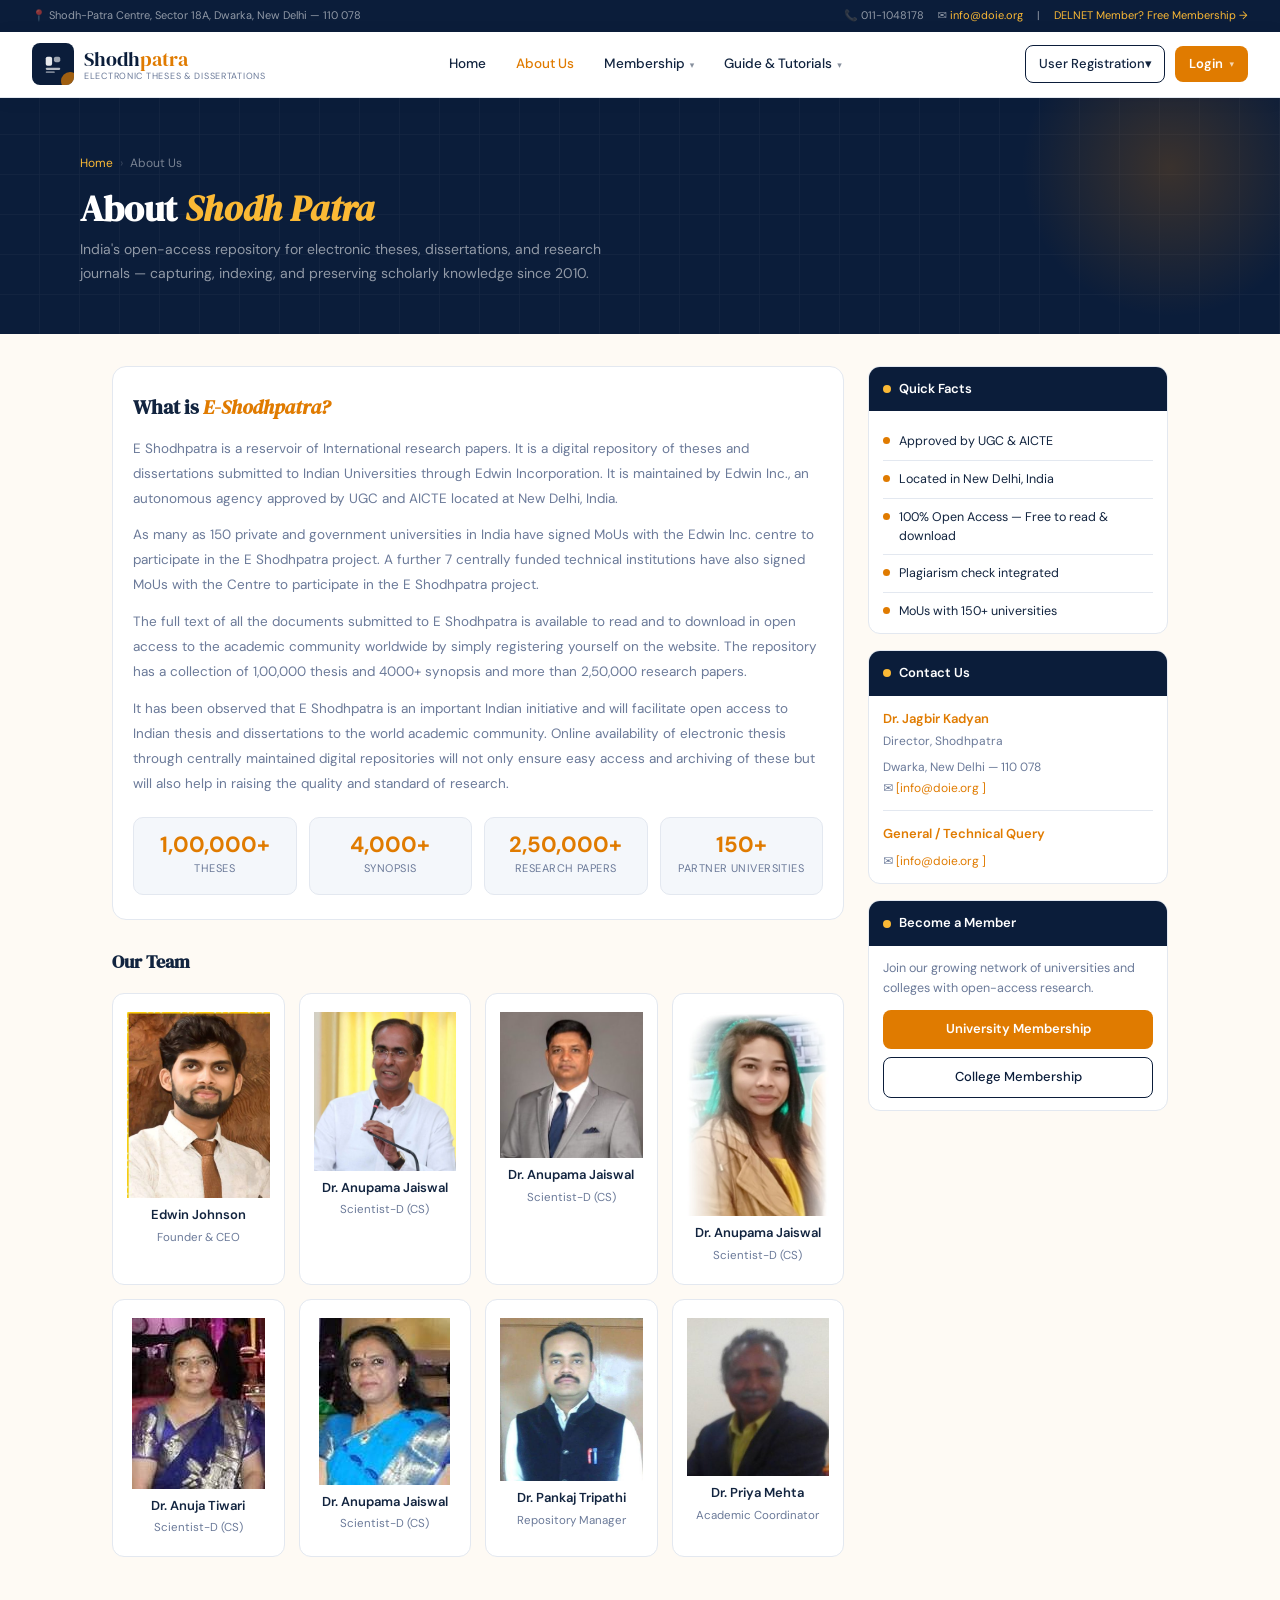
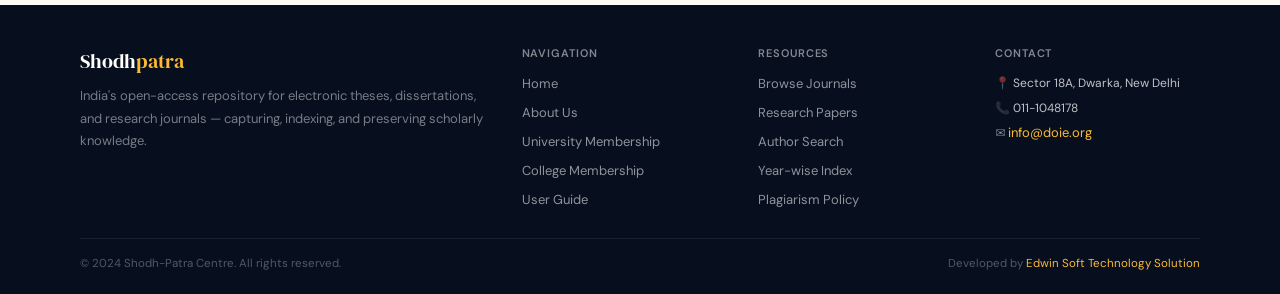
==== about.html @ a153954e "entire webpage UI have ready" ====
<!DOCTYPE html>
<html lang="en">
<head>
  <meta charset="UTF-8" />
  <meta name="viewport" content="width=device-width, initial-scale=1.0" />
  <title>About Us — E-Shodhpatra</title>
  <link
    href="https://fonts.googleapis.com/css2?family=DM+Serif+Display:ital@0;1&family=DM+Sans:opsz,wght@9..40,300;9..40,400;9..40,500;9..40,600&display=swap"
    rel="stylesheet"
  />
  <link rel="stylesheet" href="style.css" />
</head>
<body>

<!-- TOPBAR -->
<div class="topbar">
  <span class="topbar-address">📍 Shodh-Patra Centre, Sector 18A, Dwarka, New Delhi — 110 078</span>
  <div class="topbar-right">
    <span>📞 011-1048178</span>
    <span>✉ <a href="mailto:info@doie.org">info@doie.org</a></span>
    <span>|</span>
    <a href="#">DELNET Member? Free Membership →</a>
  </div>
</div>
<nav class="nav">
  <a href="index.html" class="nav-logo">
    <div class="nav-logo-mark">
      <svg width="20" height="20" viewBox="0 0 22 22" fill="none">
        <rect x="3"  y="3"  width="7"  height="10" rx="2" fill="white" opacity="0.9"/>
        <rect x="12" y="3"  width="7"  height="6"  rx="2" fill="white" opacity="0.6"/>
        <rect x="3"  y="15" width="16" height="2.5" rx="1.2" fill="white" opacity="0.7"/>
        <rect x="3"  y="19" width="10" height="2"  rx="1" fill="white" opacity="0.45"/>
      </svg>
    </div>
    <div class="nav-logo-text">
      <div class="main">Shodh<span>patra</span></div>
      <div class="sub">Electronic Theses &amp; Dissertations</div>
    </div>
  </a>
  <div class="nav-links">
    <a href="index.html">Home</a>
    <a href="about.html" class="active">About Us</a>
    <div class="nav-dropdown">
      <a href="#" class="nav-dropdown-toggle">Membership <span class="arrow">▾</span></a>
      <div class="nav-dropdown-menu">
        <a href="membership-university.html" class="nav-dropdown-item">
          <span class="dropdown-icon">🏛️</span>
          <span><strong>University Membership</strong><br><small>Apply for institutional access</small></span>
        </a>
        <a href="membership-college.html" class="nav-dropdown-item">
          <span class="dropdown-icon">🎓</span>
          <span><strong>College Membership</strong><br><small>Apply for college affiliation</small></span>
        </a>
      </div>
    </div>
    <div class="nav-dropdown">
      <a href="#" class="nav-dropdown-toggle">Guide &amp; Tutorials <span class="arrow">▾</span></a>
      <div class="nav-dropdown-menu">
        <a href="guide.html" class="nav-dropdown-item">
          <span class="dropdown-icon">📖</span>
          <span><strong>User Guide</strong><br><small>Role-based platform guides</small></span>
        </a>
        <!-- <a href="#" class="nav-dropdown-item">
          <span class="dropdown-icon">🎥</span>
          <span><strong>Video Tutorials</strong><br><small>Step-by-step walkthroughs</small></span>
        </a> -->
      </div>
    </div>
    <!-- <a href="#">Browse</a> -->
  </div>
  <div class="nav-actions">
    <div class="nav-dropdown">
      <a href="#" class="nav-action-toggle">User Registration <span class="arrow">▾</span></a>
      <div class="nav-dropdown-menu nav-dropdown-right">
        <a href="user-registration.html" class="nav-dropdown-item">
          <span class="dropdown-icon">👤</span>
          <span><strong>Shodhpatra User</strong><br><small>Author, Reader, Editor</small></span>
        </a>
        <a href="admin-registration.html" class="nav-dropdown-item">
          <span class="dropdown-icon">🛡️</span>
          <span><strong>Administrator</strong><br><small>Institutional admin access</small></span>
        </a>
      </div>
    </div>
    <div class="nav-dropdown">
      <a href="#" class="btn-solid" style="display:inline-flex;align-items:center;gap:6px;">Login <span class="arrow" style="color:rgba(255,255,255,0.7);font-size:9px">▾</span></a>
      <div class="nav-dropdown-menu nav-dropdown-right">
        <a href="login.html" class="nav-dropdown-item">
          <span class="dropdown-icon">👤</span>
          <span><strong>Shodhpatra User</strong><br><small>Author / Reader / Editor</small></span>
        </a>
        <a href="admin-login.html" class="nav-dropdown-item">
          <span class="dropdown-icon">🛡️</span>
          <span><strong>Administrator</strong><br><small>Institutional admin login</small></span>
        </a>
      </div>
    </div>
  </div>
  <button class="hamburger" id="hamburger" aria-label="Open menu" aria-expanded="false">
    <span></span><span></span><span></span>
  </button>
</nav>
<div class="mobile-menu" id="mobileMenu" role="navigation" aria-label="Mobile menu">
  <a href="index.html" class="mobile-nav-link">Home</a>
  <a href="about.html" class="mobile-nav-link active">About Us</a>
  <div class="mobile-nav-group">
    <div class="mobile-nav-group-label">Membership</div>
    <a href="membership-university.html" class="mobile-nav-link mobile-nav-sub">🏛️ University Membership</a>
    <a href="membership-college.html" class="mobile-nav-link mobile-nav-sub">🎓 College Membership</a>
  </div>
  <div class="mobile-nav-group">
    <div class="mobile-nav-group-label">Guide &amp; Tutorials</div>
    <a href="guide.html" class="mobile-nav-link mobile-nav-sub">📖 User Guide</a>
    <a href="#" class="mobile-nav-link mobile-nav-sub">🎥 Video Tutorials</a>
  </div>
  <a href="#" class="mobile-nav-link">Browse</a>
  <div class="mobile-menu-divider"></div>
  <div class="mobile-nav-group">
    <div class="mobile-nav-group-label">User Registration</div>
    <a href="user-registration.html" class="mobile-nav-link mobile-nav-sub">👤 Shodhpatra User</a>
    <a href="admin-registration.html" class="mobile-nav-link mobile-nav-sub">🛡️ Administrator</a>
  </div>
  <div class="mobile-nav-group">
    <div class="mobile-nav-group-label">Login</div>
    <a href="login.html" class="mobile-nav-link mobile-nav-sub">👤 Shodhpatra User</a>
    <a href="admin-login.html" class="mobile-nav-link mobile-nav-sub">🛡️ Administrator Login</a>
  </div>
</div>


<!-- ════════════════════════════════════
     PAGE HERO
════════════════════════════════════ -->
<section class="page-hero">
  <div class="page-hero-bg"></div>
  <div class="page-hero-glow"></div>
  <div class="page-hero-inner">
    <div class="page-breadcrumb">
      <a href="index.html">Home</a>
      <span class="page-breadcrumb-sep">›</span>
      <span>About Us</span>
    </div>
    <h1 class="page-hero-title">About <span>Shodh Patra</span></h1>
    <p class="page-hero-sub">India's open-access repository for electronic theses, dissertations, and research journals — capturing, indexing, and preserving scholarly knowledge since 2010.</p>
  </div>
</section>

<!-- ════════════════════════════════════
     ABOUT CONTENT
════════════════════════════════════ -->
<section class="content-page">
  <div class="content-wrap">
    <div class="about-page-grid">

      <!-- Main Content -->
      <div>
        <div class="about-prose-card">
          <h2>What is <span>E-Shodhpatra?</span></h2>
          <p>E Shodhpatra is a reservoir of International research papers. It is a digital repository of theses and dissertations submitted to Indian Universities through Edwin Incorporation. It is maintained by Edwin Inc., an autonomous agency approved by UGC and AICTE located at New Delhi, India.</p>
          <p>As many as 150 private and government universities in India have signed MoUs with the Edwin Inc. centre to participate in the E Shodhpatra project. A further 7 centrally funded technical institutions have also signed MoUs with the Centre to participate in the E Shodhpatra project.</p>
          <p>The full text of all the documents submitted to E Shodhpatra is available to read and to download in open access to the academic community worldwide by simply registering yourself on the website. The repository has a collection of 1,00,000 thesis and 4000+ synopsis and more than 2,50,000 research papers.</p>
          <p>It has been observed that E Shodhpatra is an important Indian initiative and will facilitate open access to Indian thesis and dissertations to the world academic community. Online availability of electronic thesis through centrally maintained digital repositories will not only ensure easy access and archiving of these but will also help in raising the quality and standard of research.</p>

          <div class="about-stats-row">
            <div class="about-stat-box">
              <div class="num">1,00,000+</div>
              <div class="lbl">Theses</div>
            </div>
            <div class="about-stat-box">
              <div class="num">4,000+</div>
              <div class="lbl">Synopsis</div>
            </div>
            <div class="about-stat-box">
              <div class="num">2,50,000+</div>
              <div class="lbl">Research Papers</div>
            </div>
            <div class="about-stat-box">
              <div class="num">150+</div>
              <div class="lbl">Partner Universities</div>
            </div>
          </div>
        </div>

        <!-- Our Team -->
        <!-- <div class="team-section">
          <h3>Our Team</h3>
          <div class="team-grid">
            <div class="team-card">
              <div class="team-avatar">👨‍💼</div>
              <div class="team-name">Edwin Johnson</div>
              <div class="team-role">Founder & CEO</div>
            </div>
            <div class="team-card">
              <div class="team-avatar">👨‍🔬</div>
              <div class="team-name">Dr. Yogendra Gowa</div>
              <div class="team-role">Scientist-D (CS)</div>
            </div>
            <div class="team-card">
              <div class="team-avatar">👩‍💻</div>
              <div class="team-name">Dr. Reena Sharma</div>
              <div class="team-role">Repository Manager</div>
            </div>
            <div class="team-card">
              <div class="team-avatar">👩‍🏫</div>
              <div class="team-name">Dr. Priya Mehta</div>
              <div class="team-role">Academic Coordinator</div>
            </div>
          </div>
        </div>
      </div> -->


<!-- Our Team -->
        <div class="team-section">
          <h3>Our Team</h3>

          <div class="team-grid">
            <div class="team-card">
              <!-- <div class="team-avatar">👨‍💼</div> -->
              <img src="src/Mr. Arjun Shukla.jpg" alt="Edwin Johnson">
              <div class="team-name">Edwin Johnson</div>
              <div class="team-role">Founder & CEO</div>
            </div>


            <div class="team-card">
              <!-- <div class="team-avatar">👨‍🔬</div> -->
              <img src="src/KAdyan.jpg" alt="Kadyan">
              <div class="team-name">Dr. Anupama Jaiswal</div>
              <div class="team-role">Scientist-D (CS)</div>
            </div>

            <div class="team-card">
              <!-- <div class="team-avatar">👨‍🔬</div> -->
              <img src="src/kartikeyan swami.jpg" alt="kartikeyan swami">
              <div class="team-name">Dr. Anupama Jaiswal</div>
              <div class="team-role">Scientist-D (CS)</div>
            </div>

            <div class="team-card">
              <!-- <div class="team-avatar">👨‍🔬</div> -->
              <img src="src/khusboo.jpg" alt="khusboo">
              <div class="team-name">Dr. Anupama Jaiswal</div>
              <div class="team-role">Scientist-D (CS)</div>
            </div>

            <div class="team-card">
              <!-- <div class="team-avatar">👨‍🔬</div> -->
              <img src="src/Dr. Anuja Tiwari.jpg" alt="Dr. Anuja Tiwari">
              <div class="team-name">Dr. Anuja Tiwari</div>
              <div class="team-role">Scientist-D (CS)</div>
            </div>

            <div class="team-card">
              <!-- <div class="team-avatar">👨‍🔬</div> -->
              <img src="src/Dr. Anupama Jaiswal.jpg" alt="Dr. Anupama Jaiswal">
              <div class="team-name">Dr. Anupama Jaiswal</div>
              <div class="team-role">Scientist-D (CS)</div>
            </div>


            <div class="team-card">
              <!-- <div class="team-avatar">👩‍💻</div> -->
               <img src="src/Dr. Pankaj Tripathi.jpg" alt="Dr. Pankaj Tripathi">
              <div class="team-name">Dr. Pankaj Tripathi</div>
              <div class="team-role">Repository Manager</div>
            </div>


            <div class="team-card">
              <!-- <div class="team-avatar">👩‍🏫</div> -->
               <img src="src/bl gautam gambhir.jpg" alt="bl gautam gambhir">
              <div class="team-name">Dr. Priya Mehta</div>
              <div class="team-role">Academic Coordinator</div>
            </div>


          </div>
        </div>
      </div>





      <!-- Sidebar -->
      <div class="sidebar">
        <div class="sidebar-card">
          <div class="sidebar-card-head"><span class="dot"></span> Quick Facts</div>
          <div class="sidebar-card-body">
            <div class="news-item">
              <div class="news-dot"></div>
              <div><div class="news-text">Approved by UGC &amp; AICTE</div></div>
            </div>
            <div class="news-item">
              <div class="news-dot"></div>
              <div><div class="news-text">Located in New Delhi, India</div></div>
            </div>
            <div class="news-item">
              <div class="news-dot"></div>
              <div><div class="news-text">100% Open Access — Free to read &amp; download</div></div>
            </div>
            <div class="news-item">
              <div class="news-dot"></div>
              <div><div class="news-text">Plagiarism check integrated</div></div>
            </div>
            <div class="news-item">
              <div class="news-dot"></div>
              <div><div class="news-text">MoUs with 150+ universities</div></div>
            </div>
          </div>
        </div>

        <div class="sidebar-card">
          <div class="sidebar-card-head"><span class="dot"></span> Contact Us</div>
          <div class="sidebar-card-body">
            <div class="contact-block">
              <div class="contact-name">Dr. Jagbir Kadyan</div>
              <div class="contact-role">Director, Shodhpatra</div>
              <div class="contact-info">
                Dwarka, New Delhi — 110 078<br>
                ✉ <a href="/cdn-cgi/l/email-protection#0b62656d644b6f64626e2564796c"><span class="__cf_email__" data-cfemail="51383f373e11353e38347f3e2336">[info@doie.org&#160;]</span></a>
              </div>
              <hr class="contact-divider" />
              <div class="contact-name">General / Technical Query</div>
              <div class="contact-info">
                ✉ <a href="/cdn-cgi/l/email-protection#bbd2d5ddd4fbdfd4d2de95d4c9dc"><span class="__cf_email__" data-cfemail="f891969e97b89c97919dd6978a9f">[info@doie.org&#160;]</span></a>
              </div>
            </div>
          </div>
        </div>

        <div class="sidebar-card">
          <div class="sidebar-card-head"><span class="dot"></span> Become a Member</div>
          <div class="sidebar-card-body">
            <p style="font-size:12.5px;color:var(--muted);margin-bottom:12px;line-height:1.6;">Join our growing network of universities and colleges with open-access research.</p>
            <a href="membership-university.html" class="btn-solid" style="display:block;text-align:center;margin-bottom:8px;">University Membership</a>
            <a href="membership-college.html" class="btn-outline" style="display:block;text-align:center;">College Membership</a>
          </div>
        </div>
      </div>

    </div>
  </div>
</section>

<!-- ════════════════════════════════════
     FOOTER
════════════════════════════════════ -->
<!-- <footer>
  <div class="footer-inner">
    <div class="footer-grid">
      <div class="footer-brand">
        <div class="logo-text">Shodh<span>patra</span></div>
        <p>India's open-access repository for electronic theses, dissertations, and research journals — capturing, indexing, and preserving scholarly knowledge.</p>
      </div>
      <div class="footer-col">
        <h4>Navigation</h4>
        <a href="index.html">Home</a>
        <a href="about.html">About Us</a>
        <a href="membership-university.html">University Membership</a>
        <a href="membership-college.html">College Membership</a>
        <a href="#">User Registration</a>
      </div>
      <div class="footer-col">
        <h4>Resources</h4>
        <a href="#">Browse Journals</a>
        <a href="#">Research Papers</a>
        <a href="#">Author Search</a>
        <a href="#">Year-wise Index</a>
        <a href="#">Plagiarism Policy</a>
      </div>
      <footer class="footer-col">
        <h4>Contact</h4>
        <div class="footer-contact-row">📍 <span>Sector 18A, Dwarka, New Delhi</span></div>
        <div class="footer-contact-row">📞 <span>011-1048178</span></div>
      </footer> -->



<footer>
  <div class="footer-inner">
    <div class="footer-grid">
      <div class="footer-brand">
        <div class="logo-text">Shodh<span>patra</span></div>
        <p>India's open-access repository for electronic theses, dissertations, and research journals — capturing, indexing, and preserving scholarly knowledge.</p>
      </div>
      <div class="footer-col">
        <h4>Navigation</h4>
        <a href="index.html">Home</a>
        <a href="about.html">About Us</a>
        <a href="membership-university.html">University Membership</a>
        <a href="membership-college.html">College Membership</a>
        <a href="guide.html">User Guide</a>
      </div>
      <div class="footer-col">
        <h4>Resources</h4>
        <a href="#">Browse Journals</a>
        <a href="#">Research Papers</a>
        <a href="#">Author Search</a>
        <a href="#">Year-wise Index</a>
        <a href="#">Plagiarism Policy</a>
      </div>
      <div class="footer-col">
        <h4>Contact</h4>
        <div class="footer-contact-row">📍 <span>Sector 18A, Dwarka, New Delhi</span></div>
        <div class="footer-contact-row">📞 <span>011-1048178</span></div>
        <div class="footer-contact-row">✉ <a href="mailto:info@doie.org">info@doie.org</a></div>
      </div>
    </div>
    <div class="footer-bottom">
      <span>© 2024 Shodh-Patra Centre. All rights reserved.</span>
      <span>Developed by <a href="#">Edwin Soft Technology Solution</a></span>
    </div>
  </div>
</footer>
<script src="script.js"></script>
</body>
</html>
---- style.css ----
/* ═══════════════════════════════════════════
   E-SHODHPATRA — style.css  (Mobile-First)
   ═══════════════════════════════════════════ */

*, *::before, *::after { box-sizing: border-box; margin: 0; padding: 0; }

:root {
  --navy:         #0B1D3A;
  --ink:          #12243F;
  --saffron:      #E07B00;
  --gold:         #FBB935;
  --cream:        #FEFAF4;
  --white:        #FFFFFF;
  --muted:        #6B7A99;
  --border:       #E3E8F0;
  --surface:      #F4F7FB;
  --font-display: 'DM Serif Display', Georgia, serif;
  --font-body:    'DM Sans', system-ui, sans-serif;
}

html { scroll-behavior: smooth; }

body {
  font-family: var(--font-body);
  background: var(--cream);
  color: var(--ink);
  font-size: 15px;
  line-height: 1.6;
  overflow-x: hidden;
}

img, svg { max-width: 100%; }

/* ─────────────────────────────────────
   TOPBAR
───────────────────────────────────── */
.topbar {
  background: var(--navy);
  padding: 8px 16px;
  font-size: 11px;
  color: rgba(255,255,255,0.55);
  text-align: center;
}
.topbar a { color: var(--gold); text-decoration: none; }
.topbar-address { display: block; }
.topbar-right   { display: none; }

/* ─────────────────────────────────────
   NAVBAR
───────────────────────────────────── */
.nav {
  background: var(--white);
  border-bottom: 1px solid var(--border);
  padding: 0 16px;
  display: flex;
  align-items: center;
  justify-content: space-between;
  position: sticky;
  top: 0;
  z-index: 200;
  box-shadow: 0 2px 16px rgba(11,29,58,0.07);
  min-height: 58px;
}

.nav-logo {
  display: flex;
  align-items: center;
  gap: 10px;
  text-decoration: none;
  padding: 10px 0;
}
.nav-logo-mark {
  width: 36px; height: 36px;
  background: var(--navy);
  border-radius: 8px;
  display: flex; align-items: center; justify-content: center;
  position: relative; overflow: hidden; flex-shrink: 0;
}
.nav-logo-mark::after {
  content: '';
  position: absolute; bottom: -5px; right: -5px;
  width: 18px; height: 18px;
  background: var(--saffron); border-radius: 50%; opacity: 0.7;
}
.nav-logo-mark svg { position: relative; z-index: 1; }

.nav-logo-text { line-height: 1.2; }
.nav-logo-text .main { font-family: var(--font-display); font-size: 18px; color: var(--navy); }
.nav-logo-text .main span { color: var(--saffron); }
.nav-logo-text .sub { font-size: 9px; color: var(--muted); text-transform: uppercase; letter-spacing: 0.08em; }

/* Desktop links — hidden mobile */
.nav-links  { display: none; }
.nav-actions { display: none; }

/* Hamburger */
.hamburger {
  display: flex; flex-direction: column; justify-content: center; gap: 5px;
  width: 40px; height: 40px;
  background: none; border: none; cursor: pointer; padding: 4px;
  border-radius: 8px; transition: background 0.15s;
}
.hamburger:hover { background: var(--surface); }
.hamburger span {
  display: block; width: 22px; height: 2px;
  background: var(--ink); border-radius: 2px; transition: all 0.3s;
}
.hamburger.open span:nth-child(1) { transform: translateY(7px) rotate(45deg); }
.hamburger.open span:nth-child(2) { opacity: 0; }
.hamburger.open span:nth-child(3) { transform: translateY(-7px) rotate(-45deg); }

/* Mobile drawer */
.mobile-menu {
  display: none;
  position: fixed; top: 58px; left: 0; right: 0;
  background: var(--white); border-bottom: 1px solid var(--border);
  box-shadow: 0 8px 32px rgba(11,29,58,0.12);
  z-index: 199; padding: 12px 16px 16px;
  flex-direction: column; gap: 2px;
}
.mobile-menu.open { display: flex; }

.mobile-nav-link {
  display: block; padding: 12px 14px; font-size: 15px; font-weight: 500;
  color: var(--ink); text-decoration: none; border-radius: 8px;
  transition: background 0.12s, color 0.12s;
}
.mobile-nav-link:hover,
.mobile-nav-link.active { background: var(--surface); color: var(--saffron); }

.mobile-menu-divider { height: 1px; background: var(--border); margin: 8px 0; }

.mobile-menu-actions { display: flex; flex-direction: column; gap: 8px; }

/* ─── Buttons ─── */
.btn-outline {
  display: inline-block; text-align: center;
  padding: 9px 18px; font-size: 13px; font-weight: 500; border-radius: 8px;
  border: 1.5px solid var(--navy); color: var(--navy); background: transparent;
  cursor: pointer; text-decoration: none; transition: all 0.15s;
}
.btn-outline:hover { background: var(--navy); color: var(--white); }
.btn-outline.full  { display: block; }

.btn-solid {
  display: inline-block; text-align: center;
  padding: 9px 20px; font-size: 13px; font-weight: 600; border-radius: 8px;
  border: none; background: var(--saffron); color: var(--white);
  cursor: pointer; text-decoration: none; transition: background 0.15s;
}
.btn-solid:hover { background: #c96c00; }
.btn-solid.full  { display: block; }

.btn-outline-white {
  display: inline-block; text-align: center;
  padding: 10px 18px; font-size: 13px; font-weight: 500; border-radius: 8px;
  border: 1.5px solid rgba(255,255,255,0.3); color: var(--white); background: transparent;
  cursor: pointer; text-decoration: none; transition: all 0.15s;
}
.btn-outline-white:hover { background: rgba(255,255,255,0.1); }

/* ─────────────────────────────────────
   HERO
───────────────────────────────────── */
.hero {
  background: var(--navy);
  position: relative; overflow: hidden;
  padding: 40px 16px 36px;
}
.hero-bg-pattern {
  position: absolute; inset: 0; pointer-events: none; opacity: 0.04;
  background-image:
    repeating-linear-gradient(0deg, transparent, transparent 39px, rgba(255,255,255,0.8) 39px, rgba(255,255,255,0.8) 40px),
    repeating-linear-gradient(90deg, transparent, transparent 39px, rgba(255,255,255,0.8) 39px, rgba(255,255,255,0.8) 40px);
}
.hero-glow  { position: absolute; top: -100px; right: -60px; width: 360px; height: 360px; background: radial-gradient(circle, rgba(224,123,0,0.25) 0%, transparent 70%); pointer-events: none; }
.hero-glow2 { position: absolute; bottom: -80px; left: 40px;  width: 260px; height: 260px; background: radial-gradient(circle, rgba(251,185,53,0.12) 0%, transparent 70%); pointer-events: none; }

.hero-inner {
  max-width: 1120px; margin: 0 auto;
  position: relative; z-index: 1;
  display: flex; flex-direction: column; gap: 28px;
}
.hero-left { flex: 1; }

.hero-badge {
  display: inline-flex; align-items: center; gap: 7px;
  background: rgba(251,185,53,0.15); border: 1px solid rgba(251,185,53,0.3);
  color: var(--gold); font-size: 10px; font-weight: 500; letter-spacing: 0.04em;
  padding: 5px 11px; border-radius: 20px; margin-bottom: 16px; text-transform: uppercase;
}
.hero-badge-dot {
  width: 6px; height: 6px; background: var(--gold); border-radius: 50%; flex-shrink: 0;
  animation: blink 1.8s ease-in-out infinite;
}
@keyframes blink { 0%,100%{opacity:1} 50%{opacity:0.3} }

.hero-title {
  font-family: var(--font-display); font-size: 30px; line-height: 1.15;
  color: var(--white); margin-bottom: 12px; letter-spacing: -0.3px;
}
.hero-title .accent { color: var(--gold); font-style: italic; }

.hero-subtitle {
  font-size: 13.5px; color: rgba(255,255,255,0.6); line-height: 1.75; margin-bottom: 24px;
}
.hero-stats { display: flex; gap: 20px; flex-wrap: wrap; }
.hero-stat-num { font-size: 20px; font-weight: 600; color: var(--white); line-height: 1; }
.hero-stat-lbl { font-size: 10px; color: rgba(255,255,255,0.45); margin-top: 3px; text-transform: uppercase; letter-spacing: 0.05em; }
.hero-stat-divider { width: 1px; background: rgba(255,255,255,0.12); align-self: stretch; }

.hero-right { width: 100%; }

/* ─────────────────────────────────────
   SEARCH CARD
───────────────────────────────────── */
.search-card {
  background: var(--white); border-radius: 14px;
  padding: 16px; box-shadow: 0 16px 48px rgba(0,0,0,0.22);
}
.search-card-title { font-size: 14px; font-weight: 600; color: var(--ink); margin-bottom: 3px; }
.search-card-sub   { font-size: 12px; color: var(--muted); margin-bottom: 12px; }

.search-row {
  display: flex; align-items: center;
  border: 1.5px solid var(--border); border-radius: 10px;
  overflow: hidden; transition: border-color 0.15s;
}
.search-row:focus-within { border-color: var(--saffron); }

.search-icon { padding: 0 10px; color: var(--muted); display: flex; align-items: center; flex-shrink: 0; }
.search-input {
  flex: 1; min-width: 0; border: none; outline: none;
  font-family: var(--font-body); font-size: 13.5px; padding: 11px 0;
  color: var(--ink); background: transparent;
}
.search-input::placeholder { color: #aab; }
.search-go {
  background: var(--saffron); color: var(--white); border: none;
  padding: 0 14px; font-size: 13px; font-weight: 600; cursor: pointer;
  height: 44px; transition: background 0.15s; white-space: nowrap; flex-shrink: 0;
}
.search-go:hover { background: #c96c00; }

.filter-chips { display: flex; gap: 6px; flex-wrap: wrap; margin-top: 11px; }
.chip {
  font-size: 11px; padding: 4px 10px; border-radius: 20px; cursor: pointer;
  border: 1px solid var(--border); background: var(--surface); color: var(--muted);
  transition: all 0.12s; font-weight: 500;
}
.chip:hover, .chip.on { background: #FFF0D6; border-color: var(--saffron); color: var(--saffron); }

.search-quick { margin-top: 11px; display: flex; gap: 7px; align-items: flex-start; flex-wrap: wrap; }
.quick-lbl { font-size: 11px; color: var(--muted); white-space: nowrap; padding-top: 2px; }
.quick-tags { display: flex; gap: 5px; flex-wrap: wrap; }
.quick-tag {
  font-size: 11px; padding: 3px 8px; border-radius: 5px;
  background: var(--surface); color: var(--muted); cursor: pointer;
  border: 1px solid var(--border); transition: all 0.12s;
}
.quick-tag:hover { color: var(--saffron); border-color: var(--saffron); }

/* ─────────────────────────────────────
   SECTION WRAPPER
───────────────────────────────────── */
.section-wrap { max-width: 1120px; margin: 0 auto; padding: 0 16px; }
.section-header {
  display: flex; justify-content: space-between; align-items: baseline;
  margin-bottom: 14px; flex-wrap: wrap; gap: 6px;
}
.section-heading { font-family: var(--font-display); font-size: 20px; color: var(--ink); }
.section-link { font-size: 13px; color: var(--saffron); text-decoration: none; font-weight: 500; }
.section-link:hover { text-decoration: underline; }

/* ─────────────────────────────────────
   CATEGORIES
───────────────────────────────────── */
.cats-section { padding: 32px 0 0; }
.cat-grid { display: grid; grid-template-columns: repeat(2, 1fr); gap: 10px; }
.cat-card {
  background: var(--white); border: 1px solid var(--border); border-radius: 12px;
  padding: 16px 12px; cursor: pointer; text-align: center;
  transition: transform 0.15s, box-shadow 0.15s, border-color 0.15s;
}
.cat-card:hover { transform: translateY(-2px); box-shadow: 0 6px 20px rgba(11,29,58,0.09); border-color: var(--saffron); }
.cat-icon  { font-size: 22px; margin-bottom: 8px; }
.cat-name  { font-size: 12.5px; font-weight: 600; color: var(--ink); margin-bottom: 2px; }
.cat-count { font-size: 11px; color: var(--muted); }

/* ─────────────────────────────────────
   MAIN LAYOUT
───────────────────────────────────── */
.main-section { padding: 28px 0; }
.main-layout  { display: grid; grid-template-columns: 1fr; gap: 20px; }

/* ─────────────────────────────────────
   TABLE CARD
───────────────────────────────────── */
.table-card { background: var(--white); border: 1px solid var(--border); border-radius: 12px; overflow: hidden; }

.table-card-header {
  padding: 14px; border-bottom: 1px solid var(--border);
  display: flex; flex-direction: column; gap: 10px;
}
.table-card-title { font-size: 14px; font-weight: 600; color: var(--ink); line-height: 1.4; }
.table-card-title span { color: var(--saffron); }

.table-controls { display: flex; gap: 8px; align-items: center; flex-wrap: wrap; }
.show-entries { display: flex; align-items: center; gap: 6px; font-size: 12px; color: var(--muted); }
.show-select {
  border: 1px solid var(--border); border-radius: 6px; padding: 4px 6px;
  font-size: 12px; color: var(--ink); background: var(--surface); outline: none; cursor: pointer;
}
.tbl-search {
  flex: 1; min-width: 120px; display: flex; align-items: center; gap: 6px;
  border: 1px solid var(--border); border-radius: 8px; padding: 6px 10px; background: var(--surface);
}
.tbl-search input {
  flex: 1; min-width: 0; border: none; outline: none;
  font-size: 12px; background: transparent; color: var(--ink);
}
.tbl-search input::placeholder { color: #bbb; }

/* ── Mobile card rows (shown on mobile, hidden on desktop) ── */
.table-mobile  { display: block; }
.table-desktop { display: none; }

.mobile-row { padding: 14px 14px; border-bottom: 1px solid var(--border); }
.mobile-row:last-child { border-bottom: none; }

.mobile-row-top {
  display: flex; gap: 10px; align-items: flex-start; margin-bottom: 8px;
}
.mobile-row-sr {
  font-size: 11px; font-weight: 700; color: var(--white);
  background: var(--navy); min-width: 24px; height: 24px;
  border-radius: 50%; display: flex; align-items: center; justify-content: center; flex-shrink: 0;
}
.mobile-row-title {
  flex: 1; font-size: 13px; font-weight: 500; color: var(--ink); line-height: 1.45;
}
.mobile-row-title a { color: var(--ink); text-decoration: none; }
.mobile-row-title a:hover { color: var(--saffron); }

.mobile-row-meta { display: flex; flex-wrap: wrap; gap: 6px; margin-bottom: 10px; padding-left: 34px; }
.mobile-journal-badge {
  font-size: 11px; background: #EEF2FF; color: #3730A3;
  padding: 2px 9px; border-radius: 10px; font-weight: 500;
}
.mobile-author { font-size: 11.5px; color: var(--muted); align-self: center; }

.mobile-row-footer { display: flex; justify-content: flex-end; padding-left: 34px; }

/* Desktop table */
table.desktop-table { width: 100%; border-collapse: collapse; }
thead th {
  background: var(--navy); color: rgba(255,255,255,0.85);
  font-size: 11.5px; font-weight: 600; text-transform: uppercase;
  letter-spacing: 0.04em; padding: 10px 12px; text-align: left; white-space: nowrap;
}
thead th:first-child { width: 44px; }
thead th .sort { font-size: 9px; opacity: 0.5; margin-left: 3px; }
tbody tr { border-bottom: 1px solid var(--border); transition: background 0.1s; }
tbody tr:last-child { border-bottom: none; }
tbody tr:hover { background: #FFFBF5; }
tbody td { padding: 11px 12px; font-size: 13px; color: var(--ink); vertical-align: top; }
tbody td.sr { color: var(--muted); font-weight: 500; text-align: center; }

.journal-name { font-weight: 500; font-size: 12px; color: var(--navy); line-height: 1.45; }
.paper-title  { line-height: 1.5; }
.paper-title a { color: var(--ink); text-decoration: none; transition: color 0.1s; }
.paper-title a:hover { color: var(--saffron); text-decoration: underline; }
.author-name  { font-size: 12.5px; color: var(--muted); }

.action-btn {
  display: inline-flex; align-items: center; gap: 4px;
  padding: 5px 11px; border-radius: 6px; font-size: 11.5px; font-weight: 500;
  border: 1px solid var(--saffron); color: var(--saffron); background: #FFF7EC;
  cursor: pointer; text-decoration: none; transition: all 0.12s; white-space: nowrap;
}
.action-btn:hover { background: var(--saffron); color: var(--white); }

/* ─────────────────────────────────────
   PAGINATION
───────────────────────────────────── */
.table-footer {
  padding: 12px 14px; border-top: 1px solid var(--border);
  display: flex; flex-direction: column; gap: 10px; align-items: center;
  background: var(--surface);
}
.showing-info { font-size: 12px; color: var(--muted); }
.pagination { display: flex; gap: 4px; align-items: center; flex-wrap: wrap; justify-content: center; }
.page-btn {
  min-width: 32px; height: 32px; border-radius: 7px; font-size: 12px; font-weight: 500;
  border: 1px solid var(--border); background: var(--white); color: var(--ink);
  cursor: pointer; display: flex; align-items: center; justify-content: center;
  padding: 0 6px; transition: all 0.12s;
}
.page-btn:hover { border-color: var(--saffron); color: var(--saffron); }
.page-btn.active { background: var(--saffron); border-color: var(--saffron); color: var(--white); }
.page-ellipsis { font-size: 13px; color: var(--muted); padding: 0 2px; }

/* ─────────────────────────────────────
   SIDEBAR
───────────────────────────────────── */
.sidebar { display: flex; flex-direction: column; gap: 16px; }
.sidebar-card { background: var(--white); border: 1px solid var(--border); border-radius: 12px; overflow: hidden; }
.sidebar-card-head {
  padding: 12px 14px; background: var(--navy); color: var(--white);
  font-size: 13px; font-weight: 600; display: flex; align-items: center; gap: 8px;
}
.sidebar-card-head .dot { width: 8px; height: 8px; background: var(--gold); border-radius: 50%; }
.sidebar-card-body { padding: 12px 14px; }

.news-item { padding: 9px 0; border-bottom: 1px solid var(--border); display: flex; gap: 9px; align-items: flex-start; }
.news-item:last-child { border-bottom: none; padding-bottom: 0; }
.news-dot { width: 7px; height: 7px; background: var(--saffron); border-radius: 50%; flex-shrink: 0; margin-top: 5px; }
.news-text { font-size: 12.5px; color: var(--ink); line-height: 1.5; }
.news-text a { color: var(--saffron); text-decoration: none; }
.news-text a:hover { text-decoration: underline; }
.news-date { font-size: 11px; color: var(--muted); margin-top: 2px; }

.growth-chart { padding: 4px 2; }
.growth-year-row { display: flex; align-items: center; gap: 8px; margin-bottom: 7px; }
.growth-year { font-size: 11px; color: var(--muted); width: 30px; flex-shrink: 0; }
.growth-bar-bg { flex: 1; height: 11px; background: var(--surface); border-radius: 6px; overflow: hidden; }
.growth-bar { height: 100%; border-radius: 6px; background: linear-gradient(90deg, var(--saffron), var(--gold)); }
.growth-val { font-size: 10.5px; color: var(--ink); font-weight: 500; width: 36px; text-align: right; flex-shrink: 0; }

.contact-block { font-size: 12.5px; color: var(--ink); line-height: 1.7; }
.contact-name  { font-weight: 600; color: var(--saffron); font-size: 13px; margin-bottom: 1px; }
.contact-role  { color: var(--muted); font-size: 12px; }
.contact-info  { margin-top: 6px; font-size: 12px; color: var(--muted); line-height: 1.7; }
.contact-info a { color: var(--saffron); text-decoration: none; }
.contact-divider { border: none; border-top: 1px solid var(--border); margin: 12px 0; }

/* ─────────────────────────────────────
   ABOUT STRIP
───────────────────────────────────── */
.about-strip { background: var(--navy); padding: 36px 16px; }
.about-inner { max-width: 1120px; margin: 0 auto; display: flex; flex-direction: column; gap: 24px; }
.about-text { flex: 1; }
.about-heading { font-family: var(--font-display); font-size: 22px; color: var(--white); margin-bottom: 10px; }
.about-heading span { color: var(--gold); font-style: italic; }
.about-desc { font-size: 13.5px; color: rgba(255,255,255,0.6); line-height: 1.8; }
.about-pills { display: flex; gap: 8px; margin-top: 14px; flex-wrap: wrap; }
.about-pill {
  font-size: 11px; padding: 4px 12px; border-radius: 20px;
  background: rgba(255,255,255,0.08); color: rgba(255,255,255,0.7); border: 1px solid rgba(255,255,255,0.12);
}
.about-cta-group { display: flex; flex-direction: column; gap: 10px; }

/* ─────────────────────────────────────
   FOOTER
───────────────────────────────────── */
footer { background: #070F1F; padding: 32px 16px 18px; }
.footer-inner { max-width: 1120px; margin: 0 auto; }
.footer-grid {
  display: grid; grid-template-columns: 1fr; gap: 24px;
  padding-bottom: 20px; border-bottom: 1px solid rgba(255,255,255,0.08);
}
.footer-brand .logo-text { font-family: var(--font-display); font-size: 20px; color: var(--white); }
.footer-brand .logo-text span { color: var(--gold); }
.footer-brand p { font-size: 13px; color: rgba(255,255,255,0.45); line-height: 1.75; margin-top: 8px; }

.footer-col h4 {
  font-size: 11px; font-weight: 600; color: rgba(255,255,255,0.5);
  text-transform: uppercase; letter-spacing: 0.08em; margin-bottom: 12px;
}
.footer-col a { display: block; font-size: 13px; color: rgba(255,255,255,0.55); text-decoration: none; margin-bottom: 8px; transition: color 0.12s; }
.footer-col a:hover { color: var(--gold); }

.footer-contact-row { font-size: 12px; color: rgba(255,255,255,0.5); margin-bottom: 5px; }
.footer-contact-row span { color: rgba(255,255,255,0.75); }
.footer-contact-row a { color: var(--gold); text-decoration: none; display: inline; margin-bottom: 0; }

.footer-bottom {
  display: flex; flex-direction: column; gap: 5px;
  padding-top: 16px; font-size: 11.5px; color: rgba(255,255,255,0.3); text-align: center;
}
.footer-bottom a { color: var(--gold); text-decoration: none; }

/* ─────────────────────────────────────
   BADGES
───────────────────────────────────── */
.badge { display: inline-block; font-size: 10px; font-weight: 600; padding: 2px 8px; border-radius: 10px; text-transform: uppercase; letter-spacing: 0.04em; }
.badge-thesis  { background: #EEF2FF; color: #3730A3; }
.badge-journal { background: #ECFDF5; color: #065F46; }
.badge-report  { background: #FFF7ED; color: #92400E; }

/* ─────────────────────────────────────
   NAV DROPDOWN
───────────────────────────────────── */
.nav-dropdown { position: relative; }
.nav-dropdown-toggle {
  display: inline-flex; align-items: center;
  padding: 8px 13px; font-size: 13.5px; font-weight: 500;
  color: var(--ink); text-decoration: none; border-radius: 8px;
  transition: background 0.15s, color 0.15s; cursor: pointer;
  white-space: nowrap;
}
.nav-dropdown-toggle:hover { background: var(--surface); color: var(--saffron); }
.nav-dropdown-menu {
  display: none; position: absolute; top: calc(100%); left: 0; /* fixed [top: calc(100 +8px]*/
  background: var(--white); border: 1px solid var(--border); border-radius: 12px;
  box-shadow: 0 12px 40px rgba(11,29,58,0.14); z-index: 300;
  min-width: 240px; padding: 6px; overflow: hidden;
  animation: dropFade 0.15s ease;
}
@keyframes dropFade { from{opacity:0;transform:translateY(-6px)} to{opacity:1;transform:translateY(0)} }
.nav-dropdown:hover .nav-dropdown-menu,
.nav-dropdown.open .nav-dropdown-menu { display: block; }
.nav-dropdown-item {
  display: flex; align-items: center; gap: 11px;
  padding: 10px 12px; border-radius: 8px; text-decoration: none;
  color: var(--ink); transition: background 0.12s; font-size: 13px;
}
.nav-dropdown-item:hover { background: var(--surface); }
.nav-dropdown-item strong { display: block; font-weight: 600; color: var(--ink); line-height: 1.3; }
.nav-dropdown-item small { font-size: 11px; color: var(--muted); }
.dropdown-icon { font-size: 18px; flex-shrink: 0; }

/* Mobile nav groups */
.mobile-nav-group { margin: 4px 0; }
.mobile-nav-group-label {
  font-size: 10.5px; font-weight: 700; text-transform: uppercase; letter-spacing: 0.07em;
  color: var(--muted); padding: 8px 14px 4px;
}
.mobile-nav-sub { padding-left: 24px !important; font-size: 14px; }

/* ─────────────────────────────────────
   PAGE HERO (for inner pages)
───────────────────────────────────── */
.page-hero {
  background: var(--navy); padding: 40px 16px 36px;
  position: relative; overflow: hidden;
}
.page-hero-bg {
  position: absolute; inset: 0; pointer-events: none; opacity: 0.04;
  background-image:
    repeating-linear-gradient(0deg, transparent, transparent 39px, rgba(255,255,255,0.8) 39px, rgba(255,255,255,0.8) 40px),
    repeating-linear-gradient(90deg, transparent, transparent 39px, rgba(255,255,255,0.8) 39px, rgba(255,255,255,0.8) 40px);
}
.page-hero-glow { position: absolute; top: -80px; right: -40px; width: 300px; height: 300px; background: radial-gradient(circle, rgba(224,123,0,0.22) 0%, transparent 70%); pointer-events: none; }
.page-hero-inner { max-width: 1120px; margin: 0 auto; position: relative; z-index: 1; }
.page-breadcrumb {
  display: flex; align-items: center; gap: 7px;
  font-size: 12px; color: rgba(255,255,255,0.45); margin-bottom: 14px;
}
.page-breadcrumb a { color: var(--gold); text-decoration: none; }
.page-breadcrumb a:hover { text-decoration: underline; }
.page-breadcrumb-sep { opacity: 0.4; }
.page-hero-title {
  font-family: var(--font-display); font-size: 28px; line-height: 1.2;
  color: var(--white); margin-bottom: 8px;
}
.page-hero-title span { color: var(--gold); font-style: italic; }
.page-hero-sub { font-size: 14px; color: rgba(255,255,255,0.55); max-width: 560px; line-height: 1.7; }

/* ─────────────────────────────────────
   CONTENT PAGE LAYOUT
───────────────────────────────────── */
.content-page { padding: 32px 0 48px; }
.content-wrap { max-width: 1120px; margin: 0 auto; padding: 0 16px; }

/* ─────────────────────────────────────
   ABOUT PAGE
───────────────────────────────────── */
.about-page-grid { display: grid; grid-template-columns: 1fr; gap: 24px; }
.about-prose-card {
  background: var(--white); border: 1px solid var(--border); border-radius: 14px;
  padding: 24px 20px;
}
.about-prose-card h2 { font-family: var(--font-display); font-size: 20px; color: var(--ink); margin-bottom: 14px; }
.about-prose-card h2 span { color: var(--saffron); font-style: italic; }
.about-prose-card p { font-size: 13.5px; color: var(--muted); line-height: 1.85; margin-bottom: 12px; }
.about-prose-card p:last-child { margin-bottom: 0; }

.about-stats-row { display: grid; grid-template-columns: repeat(2, 1fr); gap: 12px; margin-top: 20px; }
.about-stat-box {
  background: var(--surface); border-radius: 10px; padding: 16px 14px; text-align: center;
  border: 1px solid var(--border);
}
.about-stat-box .num { font-size: 22px; font-weight: 700; color: var(--saffron); line-height: 1; }
.about-stat-box .lbl { font-size: 11px; color: var(--muted); margin-top: 4px; text-transform: uppercase; letter-spacing: 0.04em; }

.team-section { margin-top: 28px; }
.team-section h3 { font-family: var(--font-display); font-size: 18px; color: var(--ink); margin-bottom: 16px; }
.team-grid { display: grid; grid-template-columns: repeat(2, 1fr); gap: 14px; }
.team-card {
  background: var(--white); border: 1px solid var(--border); border-radius: 12px;
  padding: 18px 14px; text-align: center; transition: transform 0.15s, box-shadow 0.15s;
}
.team-card:hover { transform: translateY(-2px); box-shadow: 0 8px 24px rgba(11,29,58,0.09); }
.team-avatar {
  width: 68px; height: 68px; border-radius: 50%; background: var(--surface);
  margin: 0 auto 10px; overflow: hidden; border: 3px solid var(--border);
  display: flex; align-items: center; justify-content: center;
  font-size: 26px;
}
.team-name { font-size: 13px; font-weight: 600; color: var(--ink); margin-bottom: 3px; }
.team-role { font-size: 11.5px; color: var(--muted); }

/* ─────────────────────────────────────
   MEMBERSHIP FORM PAGE
───────────────────────────────────── */
.membership-layout { display: grid; grid-template-columns: 1fr; gap: 24px; }
.membership-form-card {
  background: var(--white); border: 1px solid var(--border); border-radius: 14px;
  padding: 24px 20px;
}
.membership-form-card h2 {
  font-family: var(--font-display); font-size: 19px; color: var(--ink);
  margin-bottom: 4px;
}
.membership-form-card .form-subtitle { font-size: 13px; color: var(--muted); margin-bottom: 22px; line-height: 1.6; }
.form-notice {
  background: #FFF7ED; border: 1px solid #FDBA74; border-radius: 8px;
  padding: 10px 14px; font-size: 12px; color: #92400E; margin-bottom: 20px; line-height: 1.6;
}
.form-notice strong { color: #92400E; }

.form-group { margin-bottom: 18px; }
.form-label {
  display: block; font-size: 12.5px; font-weight: 600; color: var(--ink);
  margin-bottom: 6px;
}
.form-label .required { color: #E11D48; margin-left: 2px; }
.form-input, .form-textarea {
  width: 100%; padding: 10px 13px; border-radius: 8px;
  border: 1.5px solid var(--border); font-family: var(--font-body);
  font-size: 13.5px; color: var(--ink); background: var(--white);
  outline: none; transition: border-color 0.15s, box-shadow 0.15s;
}
.form-input::placeholder, .form-textarea::placeholder { color: #bcc; }
.form-input:focus, .form-textarea:focus {
  border-color: var(--saffron);
  box-shadow: 0 0 0 3px rgba(224,123,0,0.1);
}
.form-helper { font-size: 11px; color: var(--muted); margin-top: 4px; }
.form-textarea { resize: vertical; min-height: 90px; }

.form-submit {
  display: inline-flex; align-items: center; gap: 8px;
  padding: 11px 28px; border-radius: 8px; font-size: 14px; font-weight: 600;
  background: var(--saffron); color: var(--white); border: none;
  cursor: pointer; transition: background 0.15s; width: 100%;
  justify-content: center; margin-top: 6px;
}
.form-submit:hover { background: #c96c00; }

.membership-info-card {
  background: var(--white); border: 1px solid var(--border); border-radius: 14px;
  overflow: hidden;
}
.membership-info-head {
  background: var(--navy); padding: 16px 18px; color: var(--white);
  font-size: 13.5px; font-weight: 600; display: flex; align-items: center; gap: 8px;
}
.membership-info-head .dot { width: 8px; height: 8px; background: var(--gold); border-radius: 50%; }
.membership-info-body { padding: 16px 18px; }

.benefit-item { display: flex; gap: 11px; padding: 9px 0; border-bottom: 1px solid var(--border); align-items: flex-start; }
.benefit-item:last-child { border-bottom: none; padding-bottom: 0; }
.benefit-icon { font-size: 17px; flex-shrink: 0; margin-top: 1px; }
.benefit-text strong { display: block; font-size: 13px; font-weight: 600; color: var(--ink); margin-bottom: 2px; }
.benefit-text span { font-size: 11.5px; color: var(--muted); }

.other-membership-link {
  display: flex; align-items: center; justify-content: space-between;
  padding: 14px 18px; background: var(--surface); border-top: 1px solid var(--border);
  text-decoration: none; color: var(--ink); font-size: 13px; font-weight: 500;
  transition: background 0.12s;
}
.other-membership-link:hover { background: #FFF0D6; }
.other-membership-link span { color: var(--saffron); }

/* ═══════════════════════════════════════════
   TABLET — 580px+
═══════════════════════════════════════════ */
@media (min-width: 580px) {
  .topbar { display: flex; justify-content: space-between; padding: 7px 20px; text-align: left; }
  .topbar-address { display: inline; }
  .topbar-right { display: flex; gap: 14px; align-items: center; }

  .nav { padding: 0 20px; }

  .hero { padding: 48px 20px 44px; }
  .hero-title { font-size: 36px; }

  .section-wrap { padding: 0 20px; }
  .cats-section { padding: 40px 0 0; }
  .cat-grid { grid-template-columns: repeat(3, 1fr); }

  .main-section { padding: 32px 0; }

  .table-card-header { flex-direction: row; justify-content: space-between; align-items: center; }

  .table-footer { flex-direction: row; justify-content: space-between; align-items: center; }

  .about-strip { padding: 40px 20px; }

  footer { padding: 36px 20px 18px; }
  .footer-grid { grid-template-columns: 1fr 1fr; gap: 20px; }
  .footer-bottom { flex-direction: row; justify-content: space-between; text-align: left; }
}

/* ═══════════════════════════════════════════
   DESKTOP — 900px+
═══════════════════════════════════════════ */
@media (min-width: 900px) {
  .topbar { padding: 7px 32px; }

  /* Navbar */
  .nav { padding: 0 32px; min-height: 66px; }
  .hamburger { display: none; }
  .mobile-menu { display: none !important; }

  .nav-links {
    display: flex; align-items: center; gap: 4px;
  }
  .nav-links a {
    display: inline-block; padding: 8px 13px; font-size: 13.5px; font-weight: 500;
    color: var(--ink); text-decoration: none; border-radius: 8px;
    transition: background 0.15s, color 0.15s;
  }
  .nav-links a:hover  { background: var(--surface); color: var(--saffron); }
  .nav-links a.active { color: var(--saffron); }
  .nav-links a .arrow { font-size: 9px; margin-left: 2px; opacity: 0.5; }

  .nav-actions { display: flex; gap: 10px; align-items: center; }
  .nav-actions .btn-outline,
  .nav-actions .btn-solid { display: inline-block; padding: 8px 18px; }
  .nav-logo-text .main { font-size: 20px; }
  .nav-logo-mark { width: 42px; height: 42px; }

  /* Hero */
  .hero { padding: 64px 32px 56px; }
  .hero-inner { flex-direction: row; gap: 56px; align-items: center; }
  .hero-left  { flex: 1; }
  .hero-right { width: auto; flex: 0 0 420px; }
  .hero-title { font-size: 44px; }
  .hero-subtitle { max-width: 420px; }

  /* Section */
  .section-wrap { padding: 0 32px; }
  .cats-section { padding: 52px 0 0; }
  .cat-grid { grid-template-columns: repeat(5, 1fr); }

  /* Main 2-col layout */
  .main-section { padding: 44px 0; }
  .main-layout  { grid-template-columns: 1fr 275px; gap: 24px; }

  /* Table: hide mobile cards, show desktop table */
  .table-mobile  { display: none; }
  .table-desktop { display: table; width: 100%; border-collapse: collapse; }

  /* About */
  .about-strip { padding: 40px 32px; }
  .about-inner { flex-direction: row; gap: 48px; align-items: center; }
  .about-cta-group { flex-direction: row; flex-shrink: 0; }

  /* Footer */
  footer { padding: 40px 32px 20px; }
  .footer-grid { grid-template-columns: 2fr 1fr 1fr 1fr; gap: 32px; }
}

@media (min-width: 1200px) {
  .hero-right { flex: 0 0 460px; }
  .hero-title { font-size: 48px; }
}

/* ─── Inner page responsive ─── */
@media (min-width: 580px) {
  .page-hero { padding: 48px 20px 40px; }
  .page-hero-title { font-size: 32px; }
  .content-wrap { padding: 0 20px; }
  .about-stats-row { grid-template-columns: repeat(4, 1fr); }
  .team-grid { grid-template-columns: repeat(4, 1fr); }
}

@media (min-width: 900px) {
  .page-hero { padding: 56px 32px 48px; }
  .page-hero-title { font-size: 36px; }
  .content-wrap { padding: 0 32px; }
  .about-page-grid { grid-template-columns: 1fr 300px; }
  .membership-layout { grid-template-columns: 1fr 300px; }
}

/* ─────────────────────────────────────
   NAV ACTION DROPDOWN (right-aligned)
───────────────────────────────────── */
.nav-dropdown-right { left: auto; right: 0; }
.nav-action-toggle {
  display: inline-flex; align-items: center;
  padding: 8px 13px; font-size: 13px; font-weight: 500;
  color: var(--ink); text-decoration: none; border-radius: 8px;
  border: 1.5px solid var(--navy);
  transition: background 0.15s, color 0.15s; cursor: pointer;
  white-space: nowrap;
}
.nav-action-toggle:hover { background: var(--navy); color: var(--white); }

/* Make the Login toggle look like btn-solid but still a dropdown */
.nav-dropdown > .btn-solid.nav-dropdown-toggle,
.nav-dropdown > a.btn-solid {
  padding: 8px 14px; font-size: 13px; cursor: pointer;
  display: inline-flex; align-items: center; gap: 4px;
}

/* ─────────────────────────────────────
   GUIDE PAGE — Role Cards
───────────────────────────────────── */
.guide-grid { display: grid; grid-template-columns: 1fr; gap: 16px; }
.guide-role-card {
  background: var(--white); border: 1px solid var(--border); border-radius: 14px;
  overflow: hidden; transition: transform 0.15s, box-shadow 0.15s;
}
.guide-role-card:hover { transform: translateY(-2px); box-shadow: 0 8px 28px rgba(11,29,58,0.1); }
.guide-role-head {
  padding: 14px 18px; display: flex; align-items: center; gap: 12px;
  border-bottom: 1px solid var(--border);
}
.guide-role-icon { font-size: 24px; }
.guide-role-title { font-family: var(--font-display); font-size: 17px; color: var(--ink); }
.guide-role-sub   { font-size: 11.5px; color: var(--muted); margin-top: 2px; }
.guide-role-body  { padding: 14px 18px; }
.guide-step {
  display: flex; gap: 12px; align-items: flex-start;
  padding: 8px 0; border-bottom: 1px solid var(--border);
}
.guide-step:last-child { border-bottom: none; padding-bottom: 0; }
.guide-step-num {
  width: 24px; height: 24px; border-radius: 50%;
  background: var(--navy); color: var(--white);
  font-size: 11px; font-weight: 700; flex-shrink: 0;
  display: flex; align-items: center; justify-content: center;
}
.guide-step-text { font-size: 13.5px; color: var(--ink); line-height: 1.5; padding-top: 3px; }

/* ─────────────────────────────────────
   AUTH PAGES (Login / Registration)
───────────────────────────────────── */
.auth-section {
  min-height: calc(100vh - 220px);
  display: flex; align-items: center; justify-content: center;
  padding: 40px 16px;
  background: var(--cream);
}
.auth-card {
  background: var(--white); border: 1px solid var(--border); border-radius: 16px;
  width: 100%; max-width: 440px;
  box-shadow: 0 16px 48px rgba(11,29,58,0.1);
  overflow: hidden;
}
.auth-card-head {
  background: var(--navy); padding: 24px 28px;
  text-align: center;
}
.auth-avatar {
  width: 64px; height: 64px; border-radius: 50%;
  background: rgba(255,255,255,0.12); border: 2px solid rgba(255,255,255,0.2);
  margin: 0 auto 12px;
  display: flex; align-items: center; justify-content: center; font-size: 28px;
}
.auth-card-title { font-family: var(--font-display); font-size: 20px; color: var(--white); margin-bottom: 4px; }
.auth-card-sub   { font-size: 12.5px; color: rgba(255,255,255,0.5); }
.auth-card-body  { padding: 24px 28px; }
.auth-card-body .form-group { margin-bottom: 16px; }
.auth-card-footer {
  padding: 14px 28px; background: var(--surface);
  border-top: 1px solid var(--border); text-align: center;
  font-size: 12.5px; color: var(--muted);
}
.auth-card-footer a { color: var(--saffron); text-decoration: none; font-weight: 500; }
.auth-card-footer a:hover { text-decoration: underline; }

.form-select {
  width: 100%; padding: 10px 13px; border-radius: 8px;
  border: 1.5px solid var(--border); font-family: var(--font-body);
  font-size: 13.5px; color: var(--ink); background: var(--white);
  outline: none; cursor: pointer; transition: border-color 0.15s;
  appearance: auto;
}
.form-select:focus { border-color: var(--saffron); box-shadow: 0 0 0 3px rgba(224,123,0,0.1); }

.otp-row { display: flex; gap: 8px; }
.otp-row .form-input { flex: 1; }
.otp-send-btn {
  padding: 10px 14px; border-radius: 8px; font-size: 12.5px; font-weight: 600;
  background: var(--navy); color: var(--white); border: none; cursor: pointer;
  white-space: nowrap; transition: background 0.15s; flex-shrink: 0;
}
.otp-send-btn:hover { background: #1a3460; }
.otp-send-btn:disabled { background: #065F46; cursor: default; }

.auth-notice {
  background: #F0FDF4; border: 1px solid #86EFAC; border-radius: 8px;
  padding: 10px 14px; font-size: 12px; color: #166534; margin-top: 14px; line-height: 1.6;
}

/* ─── Guide page responsive ─── */
@media (min-width: 580px) {
  .guide-grid { grid-template-columns: repeat(2, 1fr); }
}










/* .whatsapp-icon {
  font-size: 22px;
  color: #25D366;
  margin-left: 12px;
  display: flex;
  align-items: center;
  transition: transform 0.2s ease;
}

.whatsapp-icon:hover {
  transform: scale(1.15);
} */





.whatsapp-icon {
  display: flex;
  align-items: center;
  margin-left: 14px;
  transition: transform 0.2s ease;
}

.whatsapp-icon:hover {
  transform: scale(1.15);
}
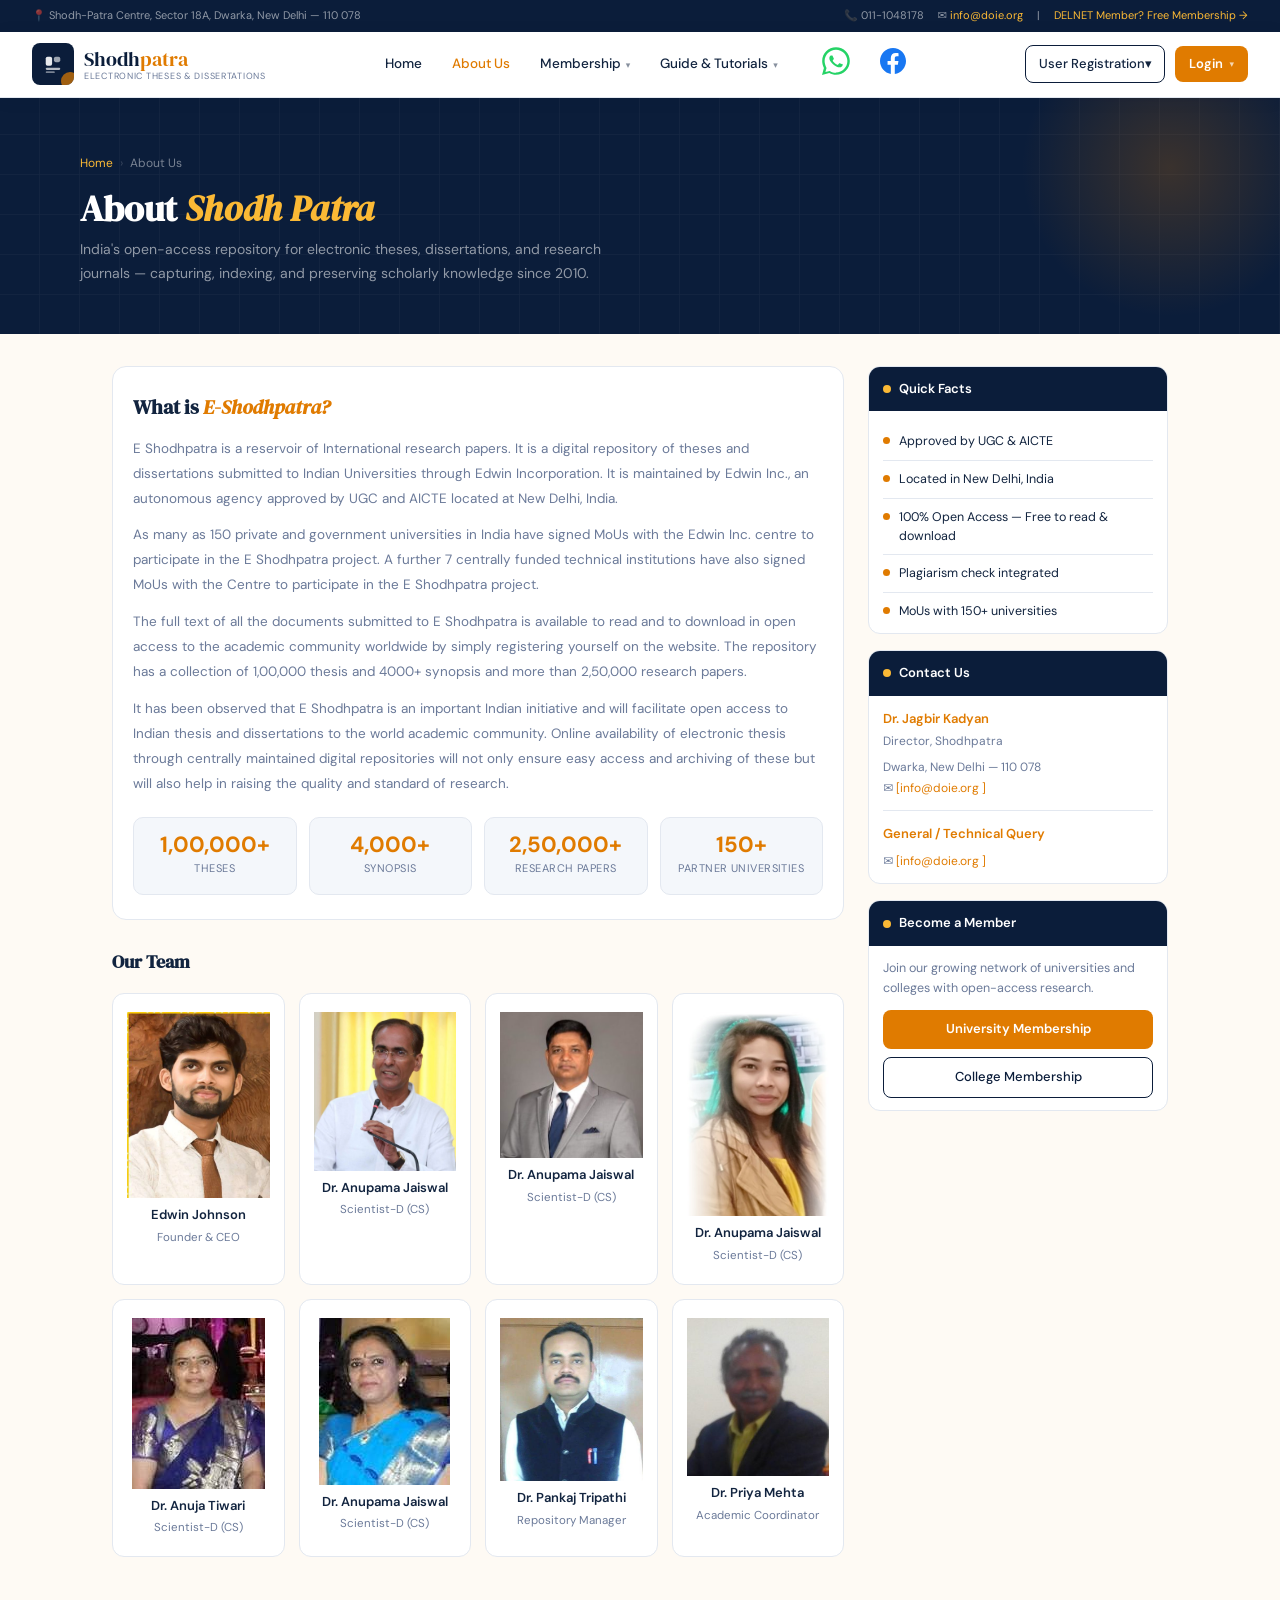
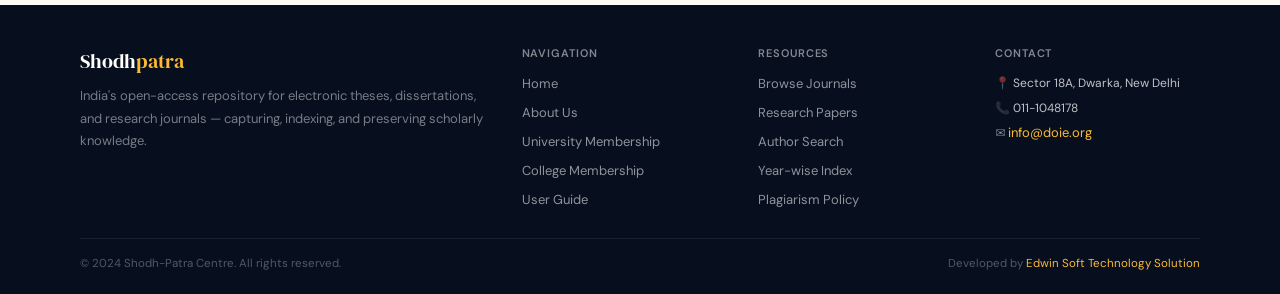
==== commit be997972: "Add social icons" ====
--- a/about.html
+++ b/about.html
@@ -9,6 +9,8 @@
     rel="stylesheet"
   />
   <link rel="stylesheet" href="style.css" />
+  <link rel="stylesheet"
+href="https://cdnjs.cloudflare.com/ajax/libs/font-awesome/6.5.0/css/all.min.css">
 </head>
 <body>
 
@@ -67,6 +69,49 @@
       </div>
     </div>
     <!-- <a href="#">Browse</a> -->
+
+
+<a href="https://wa.me/919XXXXXXXXX"
+   class="whatsapp-icon"
+   target="_blank"
+   aria-label="Chat on WhatsApp">
+
+  <svg xmlns="http://www.w3.org/2000/svg"
+       viewBox="0 0 32 32"
+       width="28"
+       height="28">
+
+    <path fill="#25D366"
+      d="M16 .4C7.2.4.2 7.3.2 16c0 2.8.7 5.5 2 7.9L0 32l8.3-2.2c2.3 1.3 5 2 7.7 2
+      8.8 0 15.8-7 15.8-15.8C31.8 7.3 24.8.4 16 .4zm0 29.1c-2.4 0-4.7-.6-6.7-1.8l-.5-.3-4.9
+      1.3 1.3-4.8-.3-.5C3.7 20.5 3 18.3 3 16 3 8.8 8.8 3 16 3s13 5.8 13 13-5.8 13-13
+      13zm7.1-9.6c-.4-.2-2.3-1.1-2.7-1.2-.4-.2-.6-.2-.9.2-.3.4-1 1.2-1.3 1.4-.2.2-.4.2-.8
+      0-.4-.2-1.6-.6-3-1.9-1.1-1-1.9-2.2-2.1-2.6-.2-.4 0-.6.2-.8.2-.2.4-.4.6-.6.2-.2.3-.4
+      .4-.6.1-.2 0-.4 0-.6-.1-.2-.9-2.2-1.3-3-.3-.7-.6-.6-.9-.6h-.8c-.2 0-.6.1-.9.4-.3.3-1.2
+      1.2-1.2 3s1.3 3.5 1.5 3.7c.2.2 2.6 4 6.4 5.6.9.4 1.6.6 2.2.7.9.1 1.7.1 2.3.1.7-.1
+      2.3-.9 2.6-1.8.3-.9.3-1.6.2-1.8-.1-.2-.4-.3-.8-.5z"/>
+
+  </svg>
+
+</a>
+
+
+<!-- Facebook -->
+<a href="https://facebook.com"
+   class="social-icon"
+   target="_blank"
+   aria-label="Facebook">
+
+  <svg viewBox="0 0 32 32" width="26" height="26">
+    <path fill="#1877F2"
+      d="M32 16C32 7.2 24.8 0 16 0S0 7.2 0 16c0 8 5.8 14.7 13.3 15.9V20.7h-4V16h4v-3.6
+      c0-4 2.4-6.2 6-6.2 1.7 0 3.5.3 3.5.3v3.8h-2c-2 0-2.6 1.2-2.6 2.5V16h4.5l-.7
+      4.7h-3.8V32C26.2 30.7 32 24 32 16z"/>
+  </svg>
+
+</a>
+
+
   </div>
   <div class="nav-actions">
     <div class="nav-dropdown">
@@ -111,9 +156,9 @@
   <div class="mobile-nav-group">
     <div class="mobile-nav-group-label">Guide &amp; Tutorials</div>
     <a href="guide.html" class="mobile-nav-link mobile-nav-sub">📖 User Guide</a>
-    <a href="#" class="mobile-nav-link mobile-nav-sub">🎥 Video Tutorials</a>
-  </div>
-  <a href="#" class="mobile-nav-link">Browse</a>
+    <!-- <a href="#" class="mobile-nav-link mobile-nav-sub">🎥 Video Tutorials</a> -->
+  </div>
+  <!-- <a href="#" class="mobile-nav-link">Browse</a> -->
   <div class="mobile-menu-divider"></div>
   <div class="mobile-nav-group">
     <div class="mobile-nav-group-label">User Registration</div>
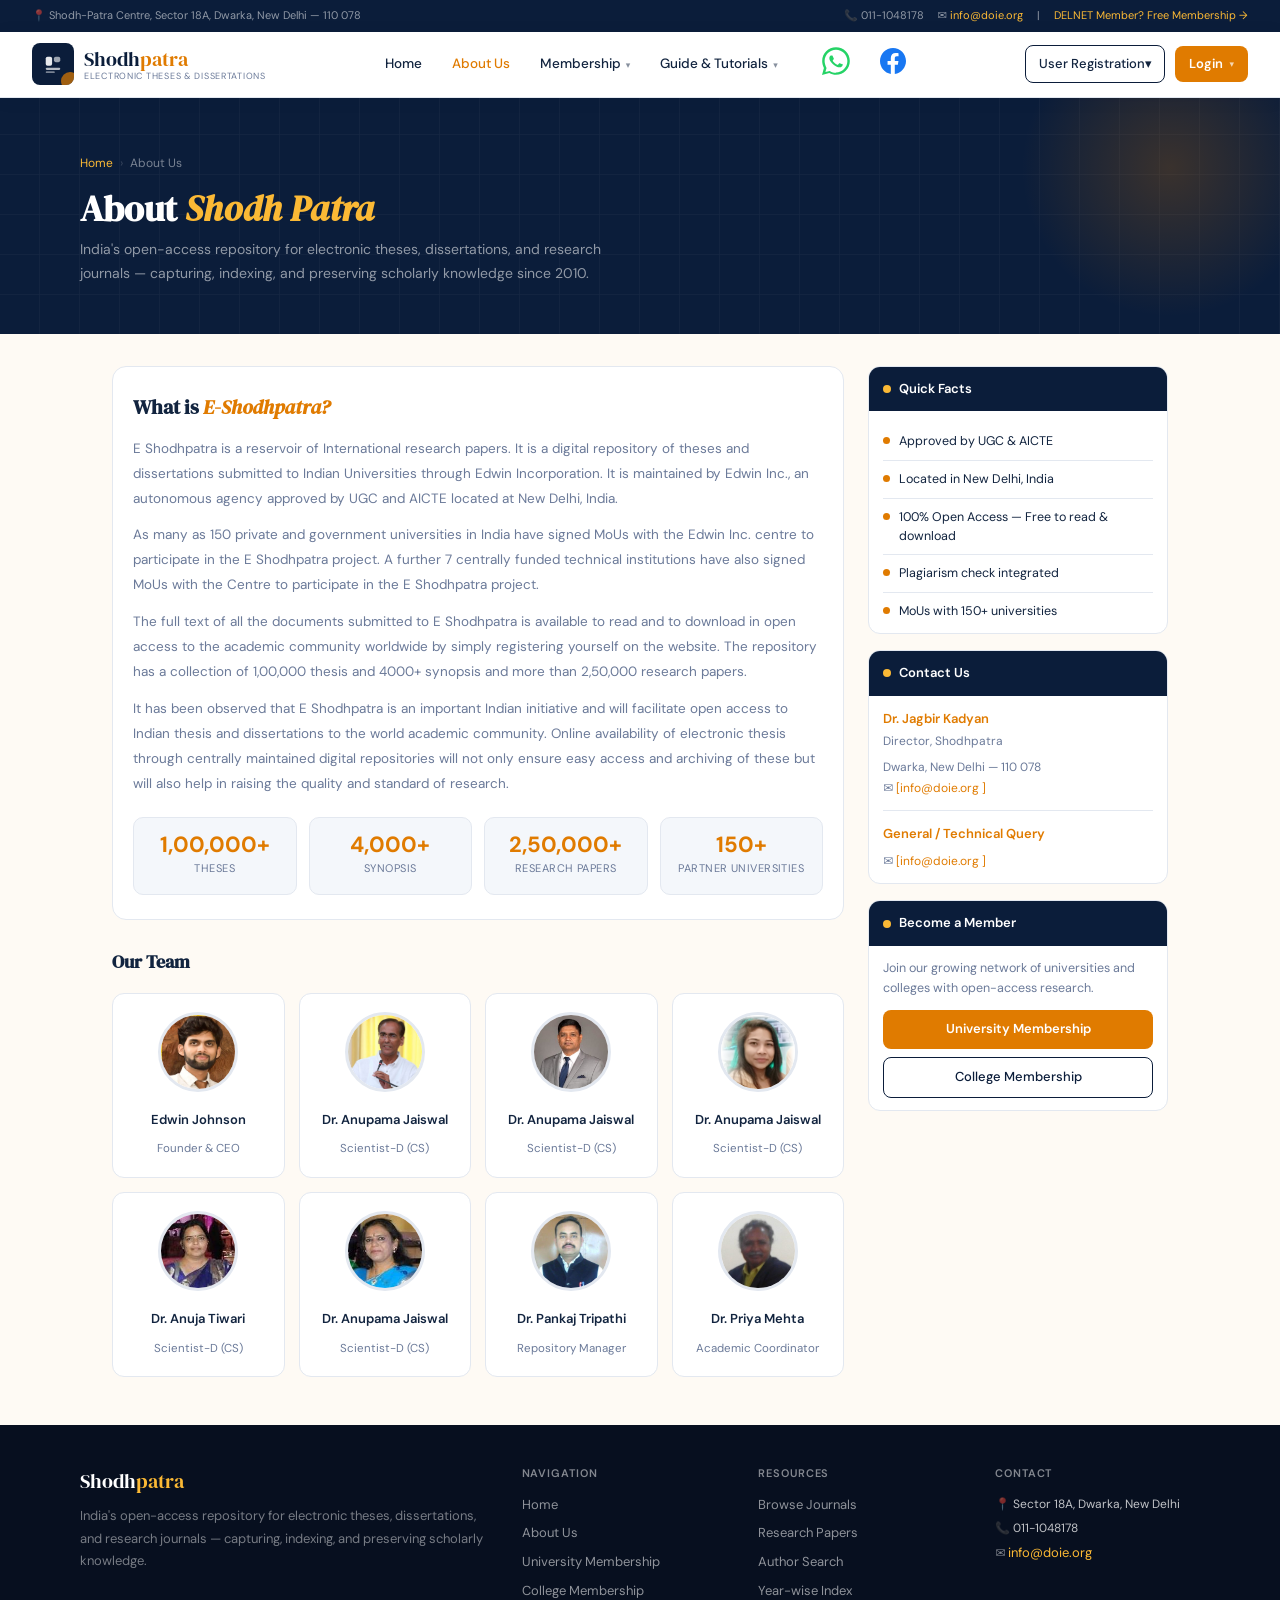
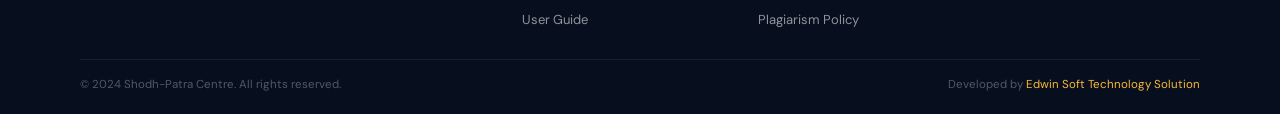
==== commit c2461134: "color and about page fixed" ====
--- a/about.html
+++ b/about.html
@@ -226,42 +226,16 @@
           </div>
         </div>
 
-        <!-- Our Team -->
-        <!-- <div class="team-section">
-          <h3>Our Team</h3>
-          <div class="team-grid">
-            <div class="team-card">
-              <div class="team-avatar">👨‍💼</div>
-              <div class="team-name">Edwin Johnson</div>
-              <div class="team-role">Founder & CEO</div>
-            </div>
-            <div class="team-card">
-              <div class="team-avatar">👨‍🔬</div>
-              <div class="team-name">Dr. Yogendra Gowa</div>
-              <div class="team-role">Scientist-D (CS)</div>
-            </div>
-            <div class="team-card">
-              <div class="team-avatar">👩‍💻</div>
-              <div class="team-name">Dr. Reena Sharma</div>
-              <div class="team-role">Repository Manager</div>
-            </div>
-            <div class="team-card">
-              <div class="team-avatar">👩‍🏫</div>
-              <div class="team-name">Dr. Priya Mehta</div>
-              <div class="team-role">Academic Coordinator</div>
-            </div>
-          </div>
-        </div>
-      </div> -->
-
-
+        
+
+        <!-- <div class="team-avatar">👨‍💼</div> -->
 <!-- Our Team -->
         <div class="team-section">
           <h3>Our Team</h3>
 
           <div class="team-grid">
             <div class="team-card">
-              <!-- <div class="team-avatar">👨‍💼</div> -->
+      
               <img src="src/Mr. Arjun Shukla.jpg" alt="Edwin Johnson">
               <div class="team-name">Edwin Johnson</div>
               <div class="team-role">Founder & CEO</div>
@@ -269,35 +243,35 @@
 
 
             <div class="team-card">
-              <!-- <div class="team-avatar">👨‍🔬</div> -->
+            
               <img src="src/KAdyan.jpg" alt="Kadyan">
               <div class="team-name">Dr. Anupama Jaiswal</div>
               <div class="team-role">Scientist-D (CS)</div>
             </div>
 
             <div class="team-card">
-              <!-- <div class="team-avatar">👨‍🔬</div> -->
+            
               <img src="src/kartikeyan swami.jpg" alt="kartikeyan swami">
               <div class="team-name">Dr. Anupama Jaiswal</div>
               <div class="team-role">Scientist-D (CS)</div>
             </div>
 
             <div class="team-card">
-              <!-- <div class="team-avatar">👨‍🔬</div> -->
+          
               <img src="src/khusboo.jpg" alt="khusboo">
               <div class="team-name">Dr. Anupama Jaiswal</div>
               <div class="team-role">Scientist-D (CS)</div>
             </div>
 
             <div class="team-card">
-              <!-- <div class="team-avatar">👨‍🔬</div> -->
+            
               <img src="src/Dr. Anuja Tiwari.jpg" alt="Dr. Anuja Tiwari">
               <div class="team-name">Dr. Anuja Tiwari</div>
               <div class="team-role">Scientist-D (CS)</div>
             </div>
 
             <div class="team-card">
-              <!-- <div class="team-avatar">👨‍🔬</div> -->
+             
               <img src="src/Dr. Anupama Jaiswal.jpg" alt="Dr. Anupama Jaiswal">
               <div class="team-name">Dr. Anupama Jaiswal</div>
               <div class="team-role">Scientist-D (CS)</div>
@@ -305,7 +279,7 @@
 
 
             <div class="team-card">
-              <!-- <div class="team-avatar">👩‍💻</div> -->
+             
                <img src="src/Dr. Pankaj Tripathi.jpg" alt="Dr. Pankaj Tripathi">
               <div class="team-name">Dr. Pankaj Tripathi</div>
               <div class="team-role">Repository Manager</div>
@@ -313,7 +287,7 @@
 
 
             <div class="team-card">
-              <!-- <div class="team-avatar">👩‍🏫</div> -->
+           
                <img src="src/bl gautam gambhir.jpg" alt="bl gautam gambhir">
               <div class="team-name">Dr. Priya Mehta</div>
               <div class="team-role">Academic Coordinator</div>
--- a/style.css
+++ b/style.css
@@ -14,6 +14,14 @@
   --muted:        #6B7A99;
   --border:       #E3E8F0;
   --surface:      #F4F7FB;
+
+  --sm1: #FF06A6;
+  --sm2: #fff0be;
+  --sm3: #6984A9;
+  --sm4: #BFC9D1;
+  --sm5: #A5C89E;
+  --sm6: #296374;
+
   --font-display: 'DM Serif Display', Georgia, serif;
   --font-body:    'DM Sans', system-ui, sans-serif;
 }
@@ -24,6 +32,7 @@
   font-family: var(--font-body);
   background: var(--cream);
   color: var(--ink);
+  /* color: var(--sm1); */
   font-size: 15px;
   line-height: 1.6;
   overflow-x: hidden;
@@ -163,7 +172,9 @@
    HERO
 ───────────────────────────────────── */
 .hero {
-  background: var(--navy);
+  /* background: var(--navy); */
+  /* background-color: var(--sm6); */
+  background-color: rgb(7, 54, 15);
   position: relative; overflow: hidden;
   padding: 40px 16px 36px;
 }
@@ -563,10 +574,13 @@
 .content-page { padding: 32px 0 48px; }
 .content-wrap { max-width: 1120px; margin: 0 auto; padding: 0 16px; }
 
-/* ─────────────────────────────────────
-   ABOUT PAGE
-───────────────────────────────────── */
-.about-page-grid { display: grid; grid-template-columns: 1fr; gap: 24px; }
+
+
+
+/* ─────────────────────────────────────
+   ABOUT PAGE WITH OLD DESIGNS
+───────────────────────────────────── */
+/* .about-page-grid { display: grid; grid-template-columns: 1fr; gap: 24px; }
 .about-prose-card {
   background: var(--white); border: 1px solid var(--border); border-radius: 14px;
   padding: 24px 20px;
@@ -599,7 +613,80 @@
   font-size: 26px;
 }
 .team-name { font-size: 13px; font-weight: 600; color: var(--ink); margin-bottom: 3px; }
-.team-role { font-size: 11.5px; color: var(--muted); }
+.team-role { font-size: 11.5px; color: var(--muted); } */
+
+
+
+
+
+/* ─────────────────────────────────────
+   ABOUT PAGE — TEAM UPDATED DESIGN
+───────────────────────────────────── */
+
+.about-page-grid { display: grid; grid-template-columns: 1fr; gap: 24px; }
+.about-prose-card {
+  background: var(--white); border: 1px solid var(--border); border-radius: 14px;
+  padding: 24px 20px;
+}
+.about-prose-card h2 { font-family: var(--font-display); font-size: 20px; color: var(--ink); margin-bottom: 14px; }
+.about-prose-card h2 span { color: var(--saffron); font-style: italic; }
+.about-prose-card p { font-size: 13.5px; color: var(--muted); line-height: 1.85; margin-bottom: 12px; }
+.about-prose-card p:last-child { margin-bottom: 0; }
+
+.about-stats-row { display: grid; grid-template-columns: repeat(2, 1fr); gap: 12px; margin-top: 20px; }
+.about-stat-box {
+  background: var(--surface); border-radius: 10px; padding: 16px 14px; text-align: center;
+  border: 1px solid var(--border);
+}
+.about-stat-box .num { font-size: 22px; font-weight: 700; color: var(--saffron); line-height: 1; }
+.about-stat-box .lbl { font-size: 11px; color: var(--muted); margin-top: 4px; text-transform: uppercase; letter-spacing: 0.04em; }
+
+
+.team-section { margin-top: 28px; }
+.team-section h3 { font-family: var(--font-display); font-size: 18px; color: var(--ink); margin-bottom: 16px; }
+.team-grid { display: grid; grid-template-columns: repeat(2, 1fr); gap: 14px; }
+
+.team-card {
+  background: var(--white); border: 1px solid var(--border); border-radius: 12px;
+  padding: 18px 14px; text-align: center; transition: transform 0.15s, box-shadow 0.15s;
+  display: flex; flex-direction: column; align-items: center;
+}
+.team-card:hover { transform: translateY(-2px); box-shadow: 0 8px 24px rgba(11,29,58,0.09); }
+
+
+.team-avatar {
+  width: 80px; height: 80px; border-radius: 50%;
+  background: var(--surface); border: 3px solid var(--border);
+  margin: 0 auto 12px; overflow: hidden; flex-shrink: 0;
+  display: flex; align-items: center; justify-content: center;
+  font-size: 26px;
+}
+
+
+.team-card > img {
+  width: 80px; height: 80px; border-radius: 50%;
+  object-fit: cover; object-position: center top;
+  border: 3px solid var(--border);
+  margin: 0 auto 12px; display: block; flex-shrink: 0;
+}
+
+.team-name {
+  font-size: 13px; font-weight: 600; color: var(--ink);
+  margin-bottom: 3px; line-height: 1.3;
+  min-height: 2.6em;          
+  display: flex; align-items: center; justify-content: center;
+}
+.team-role {
+  font-size: 11.5px; color: var(--muted);
+  min-height: 1.6em;         
+  display: flex; align-items: center; justify-content: center;
+}
+
+@media (min-width: 580px) {
+  .team-grid { grid-template-columns: repeat(4, 1fr); }
+}
+
+
 
 /* ─────────────────────────────────────
    MEMBERSHIP FORM PAGE
